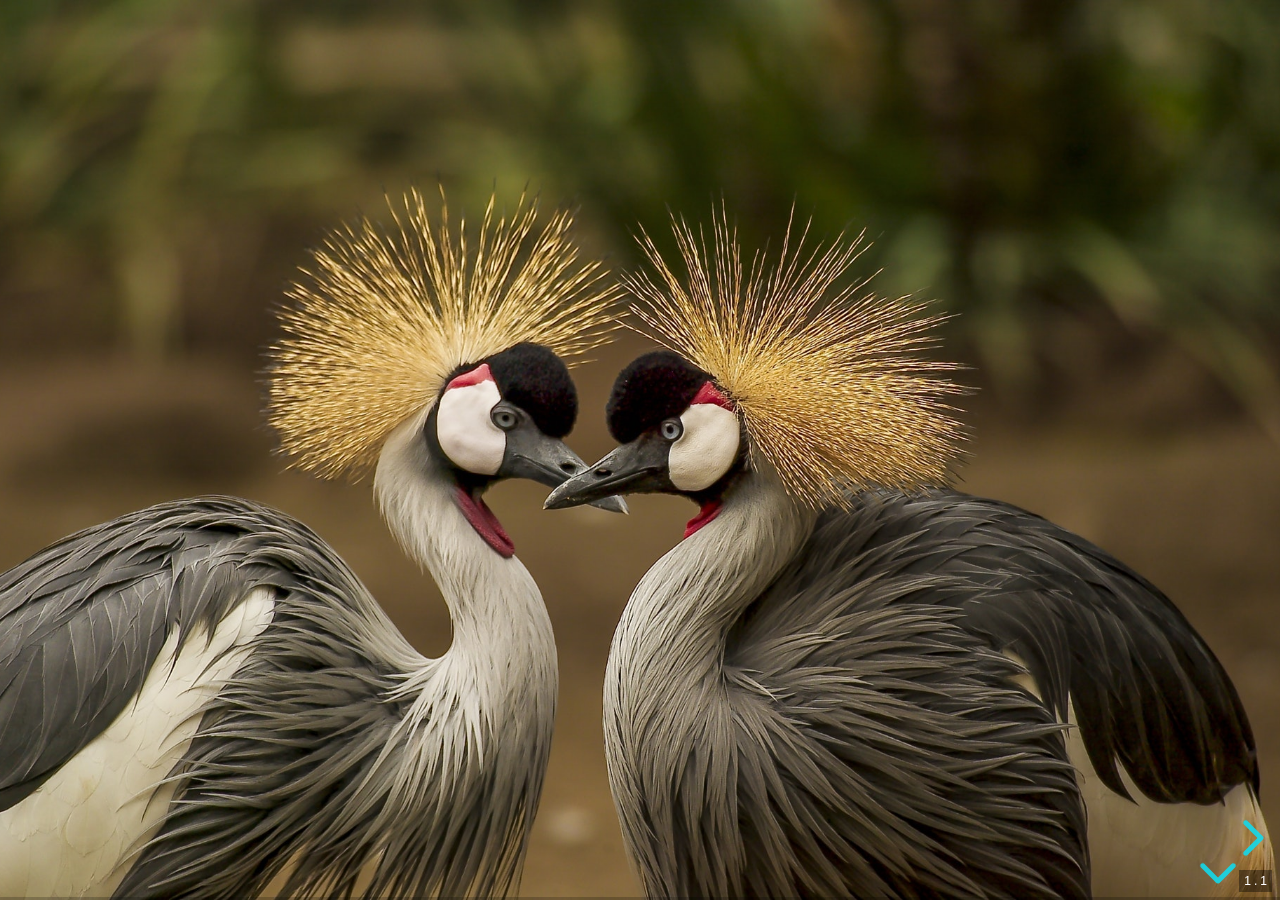
==== docs/index.html @ 660f810d "Moved the reveal.js slides to the docs folder to keep the root repository clean" ====
<!DOCTYPE html>
<html>
<head>
  <meta charset="utf-8">
  <meta name="generator" content="pandoc">
  <meta name="author" content="Amanda Devine">
  <meta name="dcterms.date" content="27 July 2018">
  <title>Exploring Endangered Species with Python</title>
  <meta name="apple-mobile-web-app-capable" content="yes">
  <meta name="apple-mobile-web-app-status-bar-style" content="black-translucent">
  <meta name="viewport" content="width=device-width, initial-scale=1.0, maximum-scale=1.0, user-scalable=no, minimal-ui">
  <link rel="stylesheet" href=".//css/reveal.css">
  <style type="text/css">
      code{white-space: pre-wrap;}
      span.smallcaps{font-variant: small-caps;}
      span.underline{text-decoration: underline;}
      div.column{display: inline-block; vertical-align: top; width: 50%;}
  </style>
  <link rel="stylesheet" href=".//css/theme/league.css" id="theme">
  <!-- Printing and PDF exports -->
  <script>
    var link = document.createElement( 'link' );
    link.rel = 'stylesheet';
    link.type = 'text/css';
    link.href = window.location.search.match( /print-pdf/gi ) ? './/css/print/pdf.css' : './/css/print/paper.css';
    document.getElementsByTagName( 'head' )[0].appendChild( link );
  </script>
  <!--[if lt IE 9]>
  <script src=".//lib/js/html5shiv.js"></script>
  <![endif]-->
</head>
<body>
  <div class="reveal">
    <div class="slides">


<section><section id="section" class="title-slide slide level1" data-background-image="img/grey-crowned-cranes.jpeg"><h1></h1></section><section id="exploring-endangered-species-data-with-python" class="slide level2 customtitle" data-background-image="img/grey-crowned-cranes.jpeg">
<h2>Exploring Endangered Species Data with Python</h2>
<p style="text-align: center; margin-top: 300px">
Amanda Devine
</p>
<p style="text-align: center;">
28 July 2018
</p>
<p style="text-align: center;">
National Museum of Natural History
</p>
</section></section>
<section><section id="about-me" class="title-slide slide level1" data-background-image="img/giant-panda.jpeg"><h1>About Me</h1></section><section id="bio" class="slide level2">
<h2>Bio</h2>
<div class="columns">
<div class="column" style="width:70%;">
<ul>
<li>Montgomery County, MD native</li>
<li>Winston Churchill High School (go Bulldogs!)</li>
<li>Dartmouth College
<ul>
<li>Biology (Ecology) and Neuroscience</li>
</ul></li>
<li>Lab technician
<ul>
<li>dermatology, infectious disease, coral reefs</li>
</ul></li>
<li>Data wrangler
<ul>
<li>Global Genome Initiative</li>
</ul></li>
</ul>
</div><div class="column" style="width:30%;">
<p><img data-src="img/about_me.jpg" /></p>
</div>
</div>
</section><section id="global-genome-initiative-ggi" class="slide level2">
<h2>Global Genome Initiative (GGI)</h2>
<div class="columns">
<div class="column" style="width:30%;">
<p><img data-src="img/ava-sample-tubes-2.jpg" /></p>
</div><div class="column" style="width:70%;">
<ul>
<li>Smithsonian initiative</li>
<li>collect all of life on Earth</li>
<li>preserve in cryorepositories for genomic research</li>
<li>sample data recorded in the <a href="http://data.ggbn.org/ggbn_portal/">Global Genome Biodiversity Network (GGBN) Data Portal</a></li>
</ul>
</div>
</div>
</section></section>
<section><section id="data-wrangling" class="title-slide slide level1" data-background-image="img/whale-shark.jpg"><h1>Data Wrangling</h1></section><section id="what-is-data-wrangling" class="slide level2">
<h2>What is Data Wrangling?</h2>
<div class="columns">
<div class="column" style="width:30%;">
<p><img data-src="img/wonder-woman-lasso.jpg" /></p>
</div><div class="column" style="width:70%;">
<p style="font-size:.7em;margin-bottom:1.5em;">
Per <a href="https://en.wikipedia.org/wiki/Data_wrangling">Wikipedia</a>: <em>Transforming and mapping data from one raw data form into another format with the intent of making it [useful] for a variety of downstream purposes, such as analytics.</em>
</p>
<p>My favorite tools:</p>
<ul>
<li>scripting languages: Python, R, VBA</li>
<li>applications: <a href="http://openrefine.org/">OpenRefine</a>, <a href="http://jupyter.org/">Jupyter Notebook</a>, Excel, <a href="http://pandoc.org/MANUAL.html">Pandoc</a></li>
<li>version control: GitHub</li>
</ul>
</div>
</div>
</section><section id="jupyter-notebook" class="slide level2">
<h2>Jupyter Notebook</h2>
<p><a href="http://jupyter.org/">Jupyter Notebook</a></p>
</section><section id="openrefine" class="slide level2">
<h2>OpenRefine</h2>
<p><a href="http://openrefine.org/">OpenRefine</a></p>
</section><section id="pandoc" class="slide level2">
<h2>Pandoc</h2>
<p><a href="http://pandoc.org/MANUAL.html">Pandoc</a></p>
</section></section>
<section><section id="endangered-species-data" class="title-slide slide level1" data-background-image="img/golden-toad.jpg"><h1>Endangered Species Data</h1></section><section id="environmental-conservation-online-system" class="slide level2">
<h2>Environmental Conservation Online System</h2>
<ul>
<li>U.S. Fish &amp; Wildlife Service</li>
</ul>
<p>https://ecos.fws.gov/ecp0/reports/ad-hoc-species-report</p>
<p>kingdom=V&amp;kingdom=I&amp;status=E&amp;status=T&amp;status=EmE&amp;status=EmT&amp;status=EXPE&amp;status=EXPN&amp;status=SAE&amp;status=SAT&amp;mapstatus=3&amp;fcrithab=on&amp;fstatus=on&amp;fspecrule=on&amp;finvpop=on&amp;fgroup=on&amp;header=Listed+Animals</p>
</section></section>
<section><section id="thanks" class="title-slide slide level1" data-background-image="img/rafflesia.jpg"><h1>Thanks!</h1></section><section id="resources-working-with-data-in-python" class="slide level2">
<h2>Resources: Working with Data in Python</h2>
<ul>
<li><p><strong>Automate the Boring Stuff with Python</strong>. <a href="https://automatetheboringstuff.com/" class="uri">https://automatetheboringstuff.com/</a></p></li>
<li><p><strong>Python Data Science Handbook</strong>. <a href="https://jakevdp.github.io/PythonDataScienceHandbook/" class="uri">https://jakevdp.github.io/PythonDataScienceHandbook/</a></p></li>
<li><p>Coursera: <strong>Using Python to Access Web Data</strong>. <a href="https://www.coursera.org/learn/python-network-data" class="uri">https://www.coursera.org/learn/python-network-data</a> (Can choose to audit the course for free.)</p></li>
<li><p>Coursera: <strong>Using Databases with Python</strong>. <a href="https://www.coursera.org/learn/python-databases" class="uri">https://www.coursera.org/learn/python-databases</a> (Can choose to audit the course for free.)</p></li>
</ul>
</section><section id="resources-coding-groups-and-organizations" class="slide level2">
<h2>Resources: Coding Groups and Organizations</h2>
<ul>
<li><p><strong>Women Who Code DC</strong>. Meetup group for female-identifying coders in the Washington, DC area. Covers many different tech-related topics, frequent meetups. <a href="https://www.meetup.com/Women-Who-Code-DC/" class="uri">https://www.meetup.com/Women-Who-Code-DC/</a></p></li>
<li><p><strong>Hear Me Code</strong>. Organization that offers beginner coding lessons for women in the Washington, DC area. Also has an excellent Google group that emails out about a lot of professional opportunities. <a href="https://hearmecode.com/" class="uri">https://hearmecode.com/</a></p></li>
<li><p><strong>Data Carpentry</strong>. National organization that offers workshops on data wrangling. The website contains workshop materials if you can’t attend a workshop in person. <a href="https://datacarpentry.org/" class="uri">https://datacarpentry.org/</a></p></li>
</ul>
</section><section id="image-credits" class="slide level2">
<h2>Image Credits</h2>
<p><small></p>
<p><strong>Title Slide</strong>: Grey Crowned Cranes. Image from Pexels, CC0 License. <a href="https://www.pexels.com/photo/nature-bird-love-heart-45853/" class="uri">https://www.pexels.com/photo/nature-bird-love-heart-45853/</a></p>
<p><strong>About Me</strong>: Giant Panda. Photo by Cesar Aguilar from Pexels, Pexels License. <a href="https://www.pexels.com/photo/panda-1123765/" class="uri">https://www.pexels.com/photo/panda-1123765/</a></p>
<p><strong>Bio</strong>: Personal photo.</p>
<p><strong>Global Genome Initative</strong>: Tissue samples in the NMNH Biorepository. Photo by Adrian Van Allen, 2015.</p>
<p><strong>Data Wrangling</strong>: Whale shark at the Georgia Aquarium. Photo by Zac Wolf; CC BY-SA 2.5, https://commons.wikimedia.org/w/index.php?curid=3511009</p>
<p><strong>Data Wrangling</strong>: Wonder Woman: Wonder Woman with Lasso. Image from AllPosters. <a href="https://www.allposters.ca/-sp/Wonder-Woman-Wonder-Woman-with-Lasso-posters_i13190262_.htm" class="uri">https://www.allposters.ca/-sp/Wonder-Woman-Wonder-Woman-with-Lasso-posters_i13190262_.htm</a></p>
<p><strong>Endangered Species Data</strong>: Bufo periglenes (Golden toad). Photo by Charles H. Smith. Retrieved from Wikipedia: <a href="https://commons.wikimedia.org/wiki/File:Bufo_periglenes1.jpg" class="uri">https://commons.wikimedia.org/wiki/File:Bufo_periglenes1.jpg</a></p>
<p><strong>Thanks</strong>: Rafflesia arnoldii. Image from lazypenguins.com, blog post “15 strangely beautiful flowers”. <a href="https://lazypenguins.com/15-strangely-beautiful-flowers/" class="uri">https://lazypenguins.com/15-strangely-beautiful-flowers/</a></p>
<p><strong>Thanks</strong>: Joes Apartment Cockroach GIF. Image from GIPHY. <a href="https://giphy.com/gifs/scarface-when-mtv-was-worth-watching-joes-apartment-CbY83hpLkcrZe" class="uri">https://giphy.com/gifs/scarface-when-mtv-was-worth-watching-joes-apartment-CbY83hpLkcrZe</a></p>
<p></small></p>
</section></section>
    </div>
  </div>

  <script src=".//lib/js/head.min.js"></script>
  <script src=".//js/reveal.js"></script>

  <script>

      // Full list of configuration options available at:
      // https://github.com/hakimel/reveal.js#configuration
      Reveal.initialize({
        // Display the page number of the current slide
        slideNumber: true,
        // Push each slide change to the browser history
        history: true,
        // The "normal" size of the presentation, aspect ratio will be preserved
        // when the presentation is scaled to fit different resolutions. Can be
        // specified using percentage units.
        width: 1400,

        // Optional reveal.js plugins
        dependencies: [
          { src: './/lib/js/classList.js', condition: function() { return !document.body.classList; } },
          { src: './/plugin/zoom-js/zoom.js', async: true },
          { src: './/plugin/notes/notes.js', async: true }
        ]
      });
    </script>
    </body>
</html>
---- docs/css/theme/league.css ----
/**
 * League theme for reveal.js.
 *
 * This was the default theme pre-3.0.0.
 *
 * Copyright (C) 2011-2012 Hakim El Hattab, http://hakim.se
 */
@import url(../../lib/font/league-gothic/league-gothic.css);
@import url(https://fonts.googleapis.com/css?family=Lato:400,700,400italic,700italic);
/*********************************************
 * GLOBAL STYLES
 *********************************************/
body {
  background: #1c1e20;
  background: -moz-radial-gradient(center, circle cover, #555a5f 0%, #1c1e20 100%);
  background: -webkit-gradient(radial, center center, 0px, center center, 100%, color-stop(0%, #555a5f), color-stop(100%, #1c1e20));
  background: -webkit-radial-gradient(center, circle cover, #555a5f 0%, #1c1e20 100%);
  background: -o-radial-gradient(center, circle cover, #555a5f 0%, #1c1e20 100%);
  background: -ms-radial-gradient(center, circle cover, #555a5f 0%, #1c1e20 100%);
  background: radial-gradient(center, circle cover, #555a5f 0%, #1c1e20 100%);
  background-color: #2b2b2b; }

.reveal {
  font-family: "Lato", sans-serif;
  font-size: 40px;
  font-weight: normal;
  color: #eee; }

::selection {
  color: #fff;
  background: #FF5E99;
  text-shadow: none; }

::-moz-selection {
  color: #fff;
  background: #FF5E99;
  text-shadow: none; }

.reveal .slides > section,
.reveal .slides > section > section {
  line-height: 1.3;
  font-weight: inherit; }

/*********************************************
 * HEADERS
 *********************************************/
.reveal h1,
.reveal h2,
.reveal h3,
.reveal h4,
.reveal h5,
.reveal h6 {
  margin: 0 0 20px 0;
  color: #eee;
  font-family: "League Gothic", Impact, sans-serif;
  font-weight: normal;
  line-height: 1.2;
  letter-spacing: normal;
  text-transform: uppercase;
  text-shadow: 0px 0px 6px rgba(0, 0, 0, 0.2);
  word-wrap: break-word; }

.reveal h1 {
  font-size: 3.77em; }

.reveal h2 {
  font-size: 2.11em; }

.reveal h3 {
  font-size: 1.55em; }

.reveal h4 {
  font-size: 1em; }

.reveal h1 {
  text-shadow: 0 1px 0 #ccc, 0 2px 0 #c9c9c9, 0 3px 0 #bbb, 0 4px 0 #b9b9b9, 0 5px 0 #aaa, 0 6px 1px rgba(0, 0, 0, 0.1), 0 0 5px rgba(0, 0, 0, 0.1), 0 1px 3px rgba(0, 0, 0, 0.3), 0 3px 5px rgba(0, 0, 0, 0.2), 0 5px 10px rgba(0, 0, 0, 0.25), 0 20px 20px rgba(0, 0, 0, 0.15); }

/*********************************************
 * OTHER
 *********************************************/
.reveal p {
  margin: 20px 0;
  line-height: 1.3; 
  text-align: left; }

/* Ensure certain elements are never larger than the slide itself */
.reveal img,
.reveal video,
.reveal iframe {
  max-width: 95%;
  max-height: 95%; }

.reveal strong,
.reveal b {
  font-weight: bold; }

.reveal em {
  font-style: italic; }

.reveal ol,
.reveal dl,
.reveal ul {
  display: inline-block;
  text-align: left;
  margin: 0 0 0 1em; }

.reveal ol {
  list-style-type: decimal; }

.reveal ul {
  list-style-type: disc; }

.reveal ul ul {
  list-style-type: square; }

.reveal ul ul ul {
  list-style-type: circle; }

.reveal ul ul,
.reveal ul ol,
.reveal ol ol,
.reveal ol ul {
  display: block;
  margin-left: 40px; }

.reveal dt {
  font-weight: bold; }

.reveal dd {
  margin-left: 40px; }

.reveal blockquote {
  display: block;
  position: relative;
  width: 70%;
  margin: 20px auto;
  padding: 5px;
  font-style: italic;
  background: rgba(255, 255, 255, 0.05);
  box-shadow: 0px 0px 2px rgba(0, 0, 0, 0.2); }

.reveal blockquote p:first-child,
.reveal blockquote p:last-child {
  display: inline-block; }

.reveal q {
  font-style: italic; }

.reveal pre {
  display: block;
  position: relative;
  width: 90%;
  margin: 20px auto;
  text-align: left;
  font-size: 0.55em;
  font-family: monospace;
  line-height: 1.2em;
  word-wrap: break-word;
  box-shadow: 0px 0px 6px rgba(0, 0, 0, 0.3); }

.reveal code {
  font-family: monospace;
  text-transform: none; }

.reveal pre code {
  display: block;
  padding: 5px;
  overflow: auto;
  max-height: 400px;
  word-wrap: normal; }

.reveal table {
  margin: auto;
  border-collapse: collapse;
  border-spacing: 0; }

.reveal table th {
  font-weight: bold; }

.reveal table th,
.reveal table td {
  text-align: left;
  padding: 0.2em 0.5em 0.2em 0.5em;
  border-bottom: 1px solid; }

.reveal table th[align="center"],
.reveal table td[align="center"] {
  text-align: center; }

.reveal table th[align="right"],
.reveal table td[align="right"] {
  text-align: right; }

.reveal table tbody tr:last-child th,
.reveal table tbody tr:last-child td {
  border-bottom: none; }

.reveal sup {
  vertical-align: super; }

.reveal sub {
  vertical-align: sub; }

.reveal small {
  display: inline-block;
  font-size: 0.6em;
  line-height: 1.2em;
  vertical-align: top; }

.reveal small * {
  vertical-align: top; }

/*********************************************
 * LINKS
 *********************************************/
.reveal a {
  color: #13DAEC;
  text-decoration: none;
  -webkit-transition: color .15s ease;
  -moz-transition: color .15s ease;
  transition: color .15s ease; }

.reveal a:hover {
  color: #71e9f4;
  text-shadow: none;
  border: none; }

.reveal .roll span:after {
  color: #fff;
  background: #0d99a5; }

/*********************************************
 * IMAGES
 *********************************************/
.reveal section img {
  margin: 15px 0px;
  background: rgba(255, 255, 255, 0.12);
  border: 4px solid #eee;
  box-shadow: 0 0 10px rgba(0, 0, 0, 0.15); }

.reveal section img.plain {
  border: 0;
  box-shadow: none; }

.reveal a img {
  -webkit-transition: all .15s linear;
  -moz-transition: all .15s linear;
  transition: all .15s linear; }

.reveal a:hover img {
  background: rgba(255, 255, 255, 0.2);
  border-color: #13DAEC;
  box-shadow: 0 0 20px rgba(0, 0, 0, 0.55); }

/*********************************************
 * NAVIGATION CONTROLS
 *********************************************/
.reveal .controls {
  color: #13DAEC; }

/*********************************************
 * PROGRESS BAR
 *********************************************/
.reveal .progress {
  background: rgba(0, 0, 0, 0.2);
  color: #13DAEC; }

.reveal .progress span {
  -webkit-transition: width 800ms cubic-bezier(0.26, 0.86, 0.44, 0.985);
  -moz-transition: width 800ms cubic-bezier(0.26, 0.86, 0.44, 0.985);
  transition: width 800ms cubic-bezier(0.26, 0.86, 0.44, 0.985); }
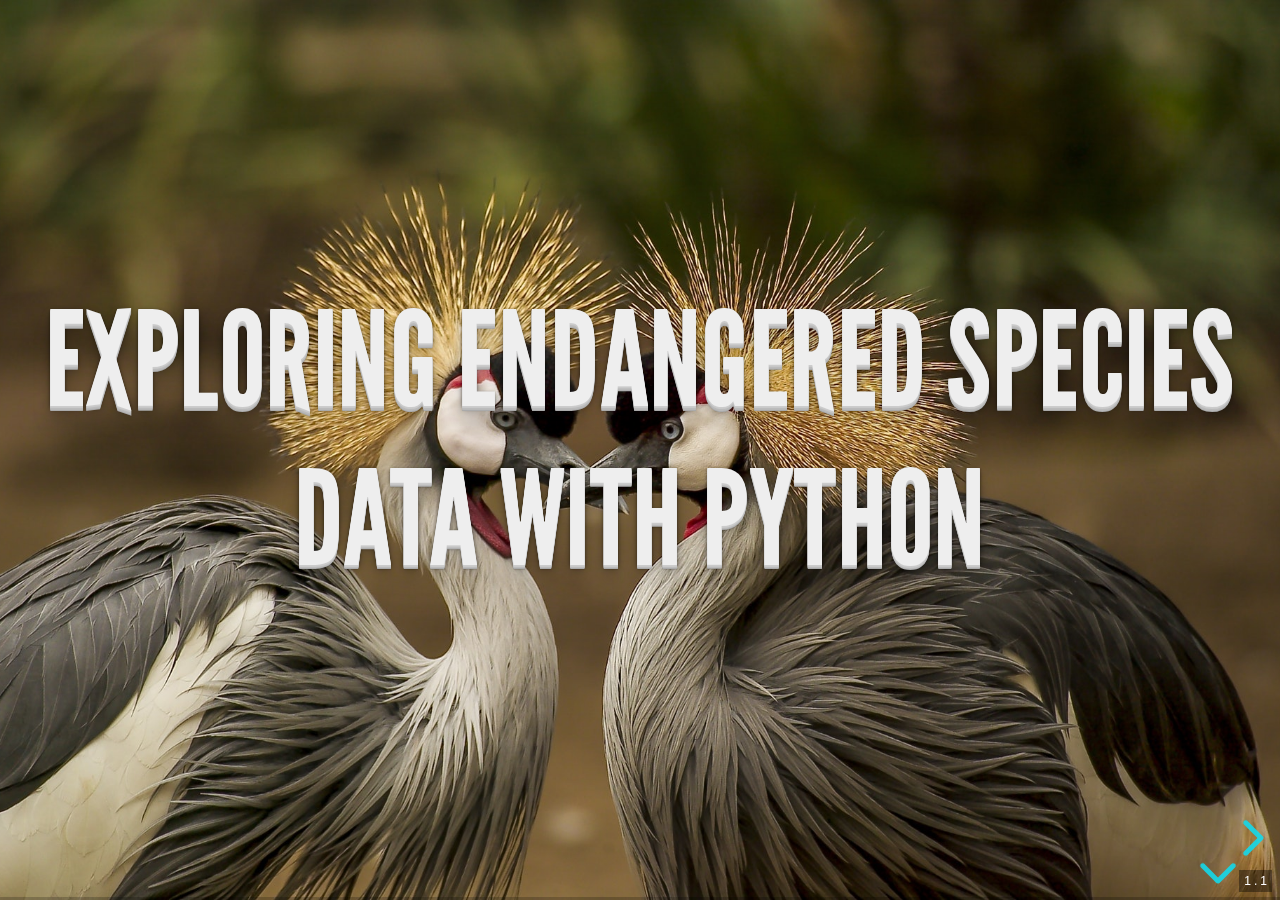
==== commit f3663b81: "Added data wrangling tools to slides" ====
--- a/docs/index.html
+++ b/docs/index.html
@@ -34,38 +34,28 @@
     <div class="slides">
 
 
-<section><section id="section" class="title-slide slide level1" data-background-image="img/grey-crowned-cranes.jpeg"><h1></h1></section><section id="exploring-endangered-species-data-with-python" class="slide level2 customtitle" data-background-image="img/grey-crowned-cranes.jpeg">
+<section><section id="exploring-endangered-species-data-with-python" class="title-slide slide level1" data-background-image="img/grey-crowned-cranes.jpeg"><h1>Exploring Endangered Species Data with Python</h1></section><section id="exploring-endangered-species-data-with-python-1" class="slide level2">
 <h2>Exploring Endangered Species Data with Python</h2>
-<p style="text-align: center; margin-top: 300px">
-Amanda Devine
-</p>
-<p style="text-align: center;">
-28 July 2018
-</p>
-<p style="text-align: center;">
-National Museum of Natural History
-</p>
+<div class="columns">
+<div class="column" style="width:25%;">
+<p><img data-src="img/nmnh.jpg" /></p>
+</div><div class="column" style="width:75%;">
+<p><strong>Amanda Devine</strong></p>
+<p>Data Wrangler, Global Genome Initiative</p>
+<p>27 July 2018</p>
+<p><small>Girls Who Code Summer Immersion Program in Washington DC field trip to the Smithsonian National Museum of Natural History</small></p>
+<p><small>Slides and Jupyter notebook available at <a href="https://github.com/amdevine/gwc-endangered-species" class="uri">https://github.com/amdevine/gwc-endangered-species</a></small></p>
+</div>
+</div>
 </section></section>
 <section><section id="about-me" class="title-slide slide level1" data-background-image="img/giant-panda.jpeg"><h1>About Me</h1></section><section id="bio" class="slide level2">
 <h2>Bio</h2>
 <div class="columns">
 <div class="column" style="width:70%;">
-<ul>
-<li>Montgomery County, MD native</li>
-<li>Winston Churchill High School (go Bulldogs!)</li>
-<li>Dartmouth College
-<ul>
-<li>Biology (Ecology) and Neuroscience</li>
-</ul></li>
-<li>Lab technician
-<ul>
-<li>dermatology, infectious disease, coral reefs</li>
-</ul></li>
-<li>Data wrangler
-<ul>
-<li>Global Genome Initiative</li>
-</ul></li>
-</ul>
+<p>Winston Churchill High School (go Bulldogs!)</p>
+<p>Dartmouth College (BA in Biology (Ecology) and Neuroscience</p>
+<p>Lab technician (dermatology, infectious disease, coral reefs)</p>
+<p>Data wrangler for the Global Genome Initiative</p>
 </div><div class="column" style="width:30%;">
 <p><img data-src="img/about_me.jpg" /></p>
 </div>
@@ -76,12 +66,10 @@
 <div class="column" style="width:30%;">
 <p><img data-src="img/ava-sample-tubes-2.jpg" /></p>
 </div><div class="column" style="width:70%;">
-<ul>
-<li>Smithsonian initiative</li>
-<li>collect all of life on Earth</li>
-<li>preserve in cryorepositories for genomic research</li>
-<li>sample data recorded in the <a href="http://data.ggbn.org/ggbn_portal/">Global Genome Biodiversity Network (GGBN) Data Portal</a></li>
-</ul>
+<p>Smithsonian initiative</p>
+<p>collect all of life on Earth</p>
+<p>preserve in cryorepositories for genomic research</p>
+<p>sample data recorded in the <a href="http://data.ggbn.org/ggbn_portal/">Global Genome Biodiversity Network (GGBN) Data Portal</a></p>
 </div>
 </div>
 </section></section>
@@ -104,13 +92,39 @@
 </div>
 </section><section id="jupyter-notebook" class="slide level2">
 <h2>Jupyter Notebook</h2>
-<p><a href="http://jupyter.org/">Jupyter Notebook</a></p>
+<div class="columns">
+<div class="column" style="width:70%;">
+<p>Document that contains executable Python code and Markdown-formatted text</p>
+<p>Good for running self-contained analyses</p>
+<p>Easily share with others</p>
+<p><strong><a href="https://irkernel.github.io/">IRkernel</a></strong>: Run notebooks with R instead of Python</p>
+<p><strong><a href="https://nbviewer.jupyter.org/">nbviewer</a></strong>: Converts notebooks to shareable HTML documents</p>
+<p><strong><a href="https://github.com/damianavila/RISE">RISE</a></strong>: Run a Jupyter notebook as a slide show</p>
+</div><div class="column" style="width:30%;">
+<p><img data-src="img/jupyternb.jpg" /></p>
+</div>
+</div>
 </section><section id="openrefine" class="slide level2">
 <h2>OpenRefine</h2>
-<p><a href="http://openrefine.org/">OpenRefine</a></p>
-</section><section id="pandoc" class="slide level2">
-<h2>Pandoc</h2>
-<p><a href="http://pandoc.org/MANUAL.html">Pandoc</a></p>
+<div class="columns">
+<div class="column" style="width:60%;">
+<p><img data-src="img/openrefine.jpg" /></p>
+</div><div class="column" style="width:40%;">
+<p>Powerful tool for cleaning messy data</p>
+<p>Complex filtering, sorting, and grouping</p>
+<p>Mass editing records</p>
+<p>Special language (<a href="https://github.com/OpenRefine/OpenRefine/wiki/General-Refine-Expression-Language">GREL</a>) to filter and edit data with formulas</p>
+</div>
+</div>
+</section><section id="r" class="slide level2">
+<h2>R</h2>
+<p>Programming language developed for statistics</p>
+<p>Powerful at data manipulation</p>
+<p>More intuitive than Python when working with data? ¯\<em>(ツ)</em>/¯</p>
+<p><strong><a href="https://www.rstudio.com/">RStudio</a></strong>: popular R development software</p>
+<p><strong><a href="https://shiny.rstudio.com/">Shiny</a></strong>: R library, easily develop web apps to vizualize data</p>
+</section><section class="slide level2">
+
 </section></section>
 <section><section id="endangered-species-data" class="title-slide slide level1" data-background-image="img/golden-toad.jpg"><h1>Endangered Species Data</h1></section><section id="environmental-conservation-online-system" class="slide level2">
 <h2>Environmental Conservation Online System</h2>
